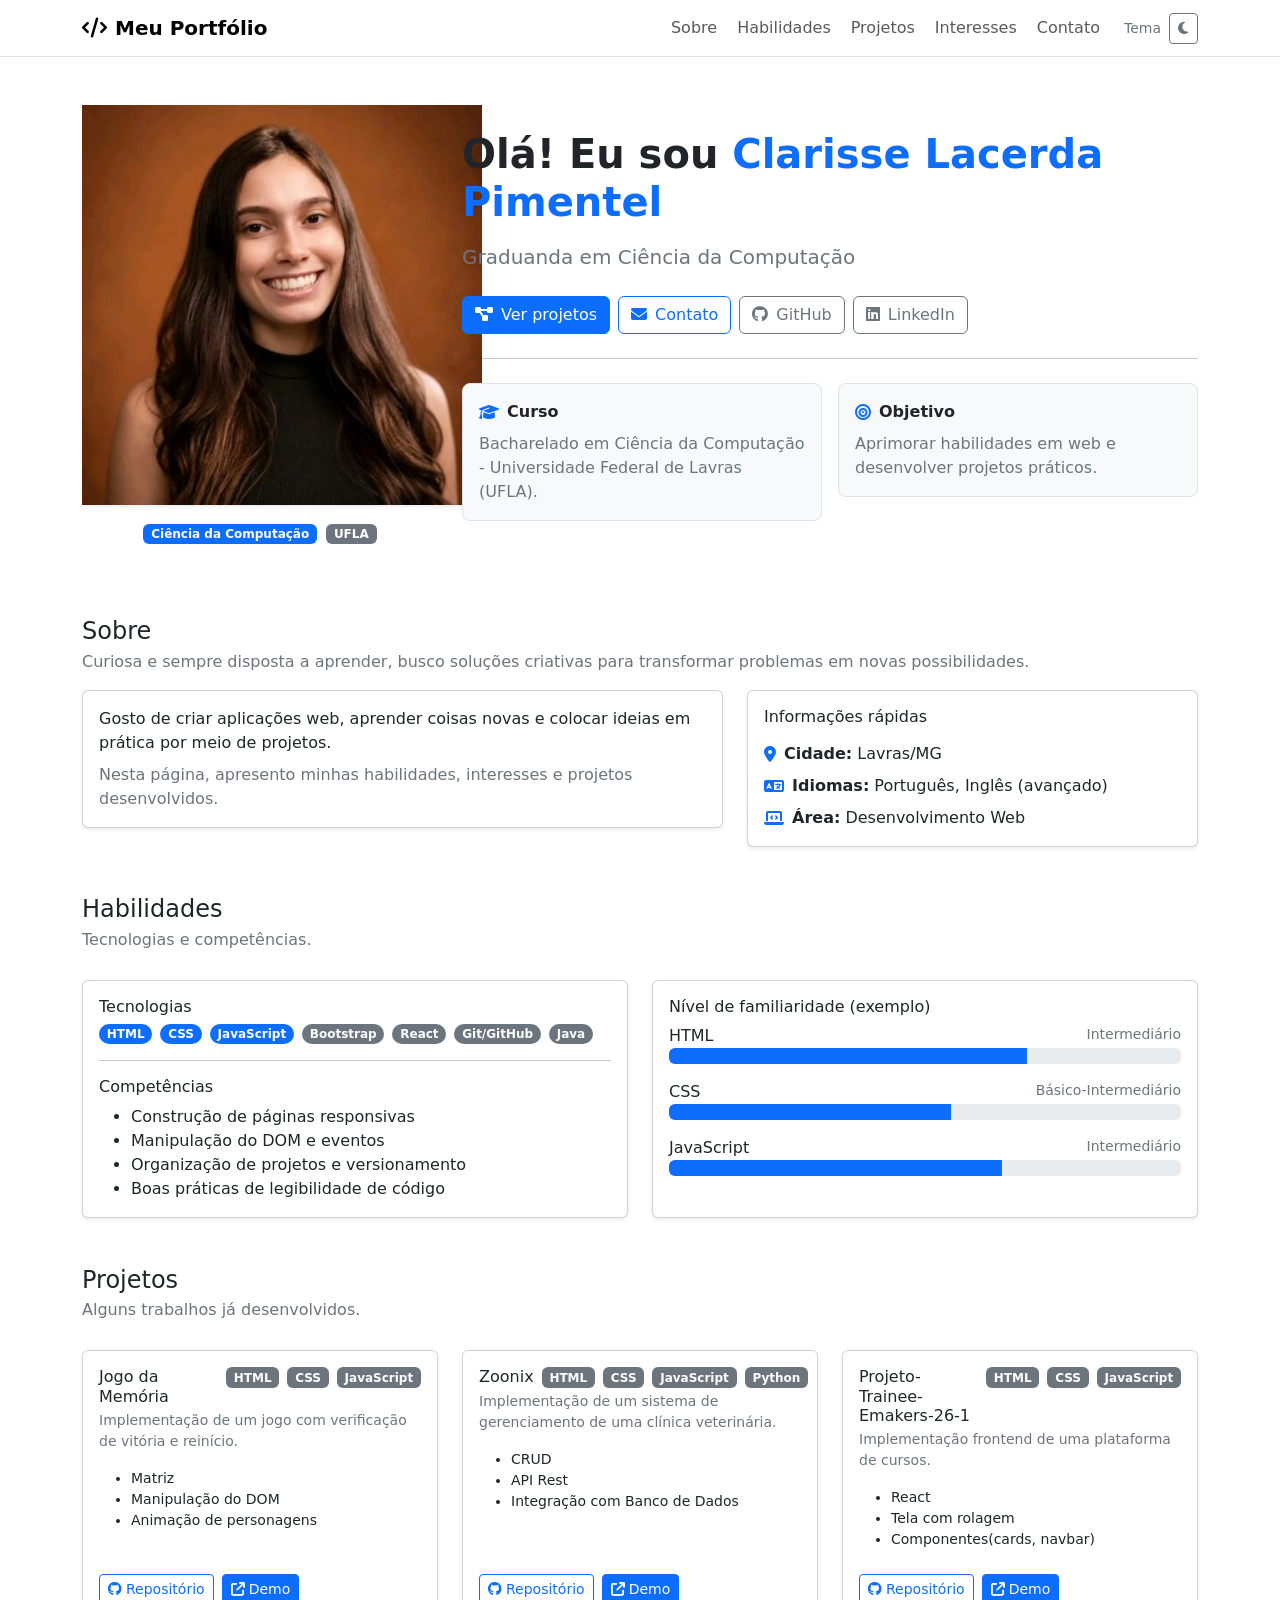
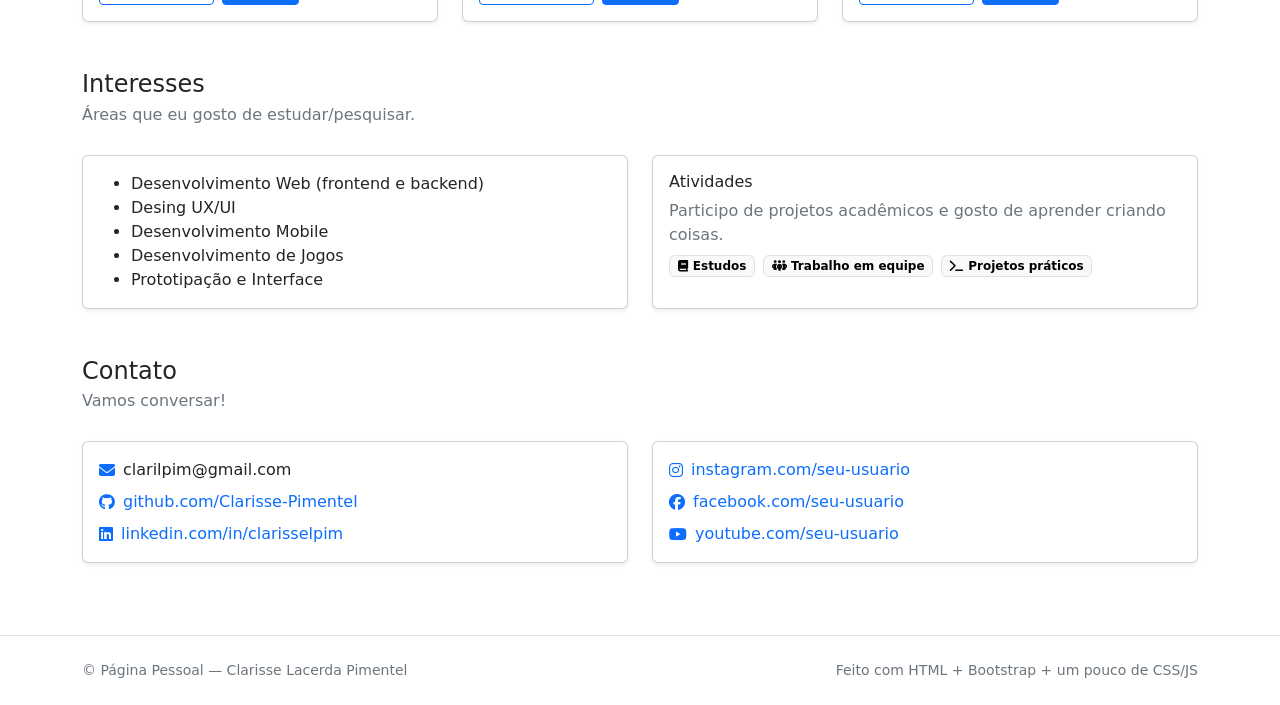
==== bootstrap/index.html @ 2451ff1b "Início com framework bootstrap" ====
<!doctype html>
<html lang="pt-BR" data-bs-theme="light">
  <head>
    <meta charset="utf-8" />
    <meta name="viewport" content="width=device-width, initial-scale=1.0" />
    <title>Página Pessoal</title>

    <link
      href="https://cdn.jsdelivr.net/npm/bootstrap@5.3.3/dist/css/bootstrap.min.css"
      rel="stylesheet"
    />

    <link
      rel="stylesheet"
      href="https://cdnjs.cloudflare.com/ajax/libs/font-awesome/6.5.0/css/all.min.css"
    />

    <link rel="stylesheet" href="assets/css/styles.css" />
  </head>
  <body class="bg-body">
    
    <nav class="navbar navbar-expand-lg border-bottom bg-body sticky-top">
      <div class="container">
        <a class="navbar-brand fw-semibold" href="#top">
          <i class="fa-solid fa-code me-2"></i>Meu Portfólio
        </a>
        <button
          class="navbar-toggler"
          type="button"
          data-bs-toggle="collapse"
          data-bs-target="#navContent"
        >
          <span class="navbar-toggler-icon"></span>
        </button>
        <div class="collapse navbar-collapse" id="navContent">
          <ul class="navbar-nav ms-auto gap-lg-1">
            <li class="nav-item">
              <a class="nav-link" href="#sobre">Sobre</a>
            </li>
            <li class="nav-item">
              <a class="nav-link" href="#habilidades">Habilidades</a>
            </li>
            <li class="nav-item">
              <a class="nav-link" href="#projetos">Projetos</a>
            </li>
            <li class="nav-item">
              <a class="nav-link" href="#interesses">Interesses</a>
            </li>
            <li class="nav-item">
              <a class="nav-link" href="#contato">Contato</a>
            </li>
          </ul>
          <div class="ms-lg-3 d-flex align-items-center gap-2 py-2 py-lg-0">
            <span class="small text-secondary d-none d-lg-inline">Tema</span>
            <button
              id="themeToggle"
              class="btn btn-outline-secondary btn-sm"
              type="button"
            >
              <i class="fa-solid fa-moon"></i>
            </button>
          </div>
        </div>
      </div>
    </nav>

    
    <header id="top" class="py-5">
      <div class="container">
        <div class="row align-items-center g-4">
          <div class="col-12 col-lg-4 text-center">
            <img
              class="profile-img shadow-sm"
              src="assets/img/perfil.jpeg"
              alt="Foto de perfil"
            />
            <div class="mt-3">
              <span class="badge text-bg-primary me-1"
                >Ciência da Computação</span
              >
              <span class="badge text-bg-secondary">UFLA</span>
            </div>
          </div>
          <div class="col-12 col-lg-8">
            <h1 class="display-6 fw-semibold mb-3">
              Olá! Eu sou <span class="text-primary">Clarisse Lacerda Pimentel</span>
            </h1>
            <p class="lead text-secondary mb-4">
              Graduanda em Ciência da Computação 
            </p>
            <div class="d-flex flex-wrap gap-2">
              <a class="btn btn-primary" href="#projetos">
                <i class="fa-solid fa-diagram-project me-2"></i>Ver projetos
              </a>
              <a class="btn btn-outline-primary" href="#contato">
                <i class="fa-solid fa-envelope me-2"></i>Contato
              </a>
              <a
                class="btn btn-outline-secondary"
                href="https://github.com/Clarisse-Pimentel"
                target="_blank"
              >
                <i class="fa-brands fa-github me-2"></i>GitHub
              </a>
              <a
                class="btn btn-outline-secondary"
                href="https://www.linkedin.com/in/clarisselpim/"
                target="_blank"
              >
                <i class="fa-brands fa-linkedin me-2"></i>LinkedIn
              </a>
            </div>
            <hr class="my-4" />
            <div class="row g-3">
              <div class="col-12 col-md-6">
                <div class="p-3 rounded-3 border bg-body-tertiary">
                  <div class="d-flex align-items-center gap-2 mb-2">
                    <i class="fa-solid fa-graduation-cap text-primary"></i>
                    <strong>Curso</strong>
                  </div>
                  <p class="mb-0 text-secondary">
                    Bacharelado em Ciência da Computação - Universidade Federal
                    de Lavras (UFLA).
                  </p>
                </div>
              </div>
              <div class="col-12 col-md-6">
                <div class="p-3 rounded-3 border bg-body-tertiary">
                  <div class="d-flex align-items-center gap-2 mb-2">
                    <i class="fa-solid fa-bullseye text-primary"></i>
                    <strong>Objetivo</strong>
                  </div>
                  <p class="mb-0 text-secondary">
                    Aprimorar habilidades em web e
                    desenvolver projetos práticos.
                  </p>
                </div>
              </div>
            </div>
          </div>
        </div>
      </div>
    </header>

    <main class="pb-5">
      <section id="sobre" class="py-4">
        <div class="container">
          <div class="mb-3">
            <h2 class="h4 mb-1">Sobre</h2>
            <p class="text-secondary mb-0">
              Curiosa e sempre disposta a aprender, busco soluções criativas para transformar problemas em novas possibilidades.
            </p>
          </div>
          <div class="row g-4">
            <div class="col-12 col-lg-7">
              <div class="card shadow-sm">
                <div class="card-body">
                  <p class="mb-2">
                    Gosto de criar aplicações web, aprender coisas novas
                    e colocar ideias em prática por meio de projetos.
                  </p>
                  <p class="mb-0 text-secondary">
                    Nesta página, apresento minhas habilidades, interesses e
                    projetos desenvolvidos.
                  </p>
                </div>
              </div>
            </div>
            <div class="col-12 col-lg-5">
              <div class="card shadow-sm">
                <div class="card-body">
                  <h3 class="h6 mb-3">Informações rápidas</h3>
                  <ul class="list-unstyled mb-0">
                    <li class="d-flex gap-2 mb-2">
                      <i class="fa-solid fa-location-dot text-primary mt-1"></i>
                      <div><strong>Cidade:</strong> Lavras/MG</div>
                    </li>
                    <li class="d-flex gap-2 align-items-start mb-2">
                      <i class="fa-solid fa-language mt-1 text-primary"></i>
                      <div>
                        <strong>Idiomas:</strong> Português, Inglês
                        (avançado)
                      </div>
                    </li>
                    <li class="d-flex gap-2">
                      <i class="fa-solid fa-laptop-code text-primary mt-1"></i>
                      <div><strong>Área:</strong> Desenvolvimento Web</div>
                    </li>
                  </ul>
                </div>
              </div>
            </div>
          </div>
        </div>
      </section>

      <section id="habilidades" class="py-4">
        <div class="container">
          <div class="section-title">
            <h2 class="h4 mb-1">Habilidades</h2>
            <p class="text-secondary mb-0">Tecnologias e competências.</p>
          </div>
          <div class="row g-4 mt-1">
            <div class="col-12 col-lg-6">
              <div class="card shadow-sm h-100">
                <div class="card-body">
                  <h3 class="h6">Tecnologias</h3>
                  <div class="d-flex flex-wrap gap-2">
                    <span class="badge rounded-pill text-bg-primary">HTML</span>
                    <span class="badge rounded-pill text-bg-primary">CSS</span>
                    <span class="badge rounded-pill text-bg-primary"
                      >JavaScript</span
                    >
                    <span class="badge rounded-pill text-bg-secondary"
                      >Bootstrap</span
                    >
                    <span class="badge rounded-pill text-bg-secondary"
                      >React</span
                    >
                    <span class="badge rounded-pill text-bg-secondary"
                      >Git/GitHub</span
                    >
                    <span class="badge rounded-pill text-bg-secondary"
                      >Java</span
                    >
                  </div>
                  <hr />
                  <h3 class="h6">Competências</h3>
                  <ul class="mb-0">
                    <li>Construção de páginas responsivas</li>
                    <li>Manipulação do DOM e eventos</li>
                    <li>Organização de projetos e versionamento</li>
                    <li>Boas práticas de legibilidade de código</li>
                  </ul>
                </div>
              </div>
            </div>
            <div class="col-12 col-lg-6">
              <div class="card shadow-sm h-100">
                <div class="card-body">
                  <h3 class="h6">Nível de familiaridade (exemplo)</h3>
                  <div class="mb-3">
                    <div class="d-flex justify-content-between">
                      <span>HTML</span
                      ><span class="text-secondary small">Intermediário</span>
                    </div>
                    <div
                      class="progress"
                      role="progressbar"
                      aria-label="HTML"
                      aria-valuenow="70"
                      aria-valuemin="0"
                      aria-valuemax="100"
                    >
                      <div class="progress-bar" style="width: 70%"></div>
                    </div>
                  </div>
                  <div class="mb-3">
                    <div class="d-flex justify-content-between">
                      <span>CSS</span
                      ><span class="text-secondary small"
                        >Básico-Intermediário</span
                      >
                    </div>
                    <div
                      class="progress"
                      role="progressbar"
                      aria-label="CSS"
                      aria-valuenow="55"
                      aria-valuemin="0"
                      aria-valuemax="100"
                    >
                      <div class="progress-bar" style="width: 55%"></div>
                    </div>
                  </div>
                  <div class="mb-0">
                    <div class="d-flex justify-content-between">
                      <span>JavaScript</span
                      ><span class="text-secondary small">Intermediário</span>
                    </div>
                    <div
                      class="progress"
                      role="progressbar"
                      aria-label="JavaScript"
                      aria-valuenow="65"
                      aria-valuemin="0"
                      aria-valuemax="100"
                    >
                      <div class="progress-bar" style="width: 65%"></div>
                    </div>
                  </div>
                </div>
              </div>
            </div>
          </div>
        </div>
      </section>

      <section id="projetos" class="py-4">
        <div class="container">
          <div class="section-title">
            <h2 class="h4 mb-1">Projetos</h2>
            <p class="text-secondary mb-0">
              Alguns trabalhos já desenvolvidos.
            </p>
          </div>
          <div class="row g-4 mt-1">
            <div class="col-12 col-md-6 col-lg-4">
              <div class="card shadow-sm h-100">
                <div class="card-body d-flex flex-column">
                  <div
                    class="d-flex align-items-start justify-content-between gap-2"
                  >
                    <h3 class="h6 mb-1">Jogo da Memória</h3>
                    <span class="badge text-bg-secondary">HTML</span>
                    <span class="badge text-bg-secondary">CSS</span>
                    <span class="badge text-bg-secondary">JavaScript</span>
                  </div>
                  <p class="text-secondary small">
                    Implementação de um jogo com verificação de vitória e reinício.
                  </p>
                  <ul class="small mb-4">
                    <li>Matriz</li>
                    <li>Manipulação do DOM</li>
                    <li>Animação de personagens</li>
                  </ul>
                  <div class="mt-auto d-flex gap-2">
                    <a
                      class="btn btn-sm btn-outline-primary"
                      href="https://github.com/Clarisse-Pimentel/Jogo-da-Memoria"
                      target="_blank"
                      rel="noreferrer"
                    >
                      <i class="fa-brands fa-github me-1"></i>Repositório
                    </a>
                    <a
                      class="btn btn-sm btn-primary"
                      href="#"
                      target="_blank"
                      rel="noreferrer"
                    >
                      <i class="fa-solid fa-arrow-up-right-from-square me-1"></i
                      >Demo
                    </a>
                  </div>
                </div>
              </div>
            </div>
            <div class="col-12 col-md-6 col-lg-4">
              <div class="card shadow-sm h-100">
                <div class="card-body d-flex flex-column">
                  <div
                    class="d-flex align-items-start justify-content-between gap-2"
                  >
                    <h3 class="h6 mb-1">Zoonix</h3>
                    <span class="badge text-bg-secondary">HTML</span>
                    <span class="badge text-bg-secondary">CSS</span>
                    <span class="badge text-bg-secondary">JavaScript</span>
                    <span class="badge text-bg-secondary">Python</span>
                  </div>
                  <p class="text-secondary small">
                    Implementação de um sistema de gerenciamento de uma clínica veterinária.
                  </p>
                  <ul class="small mb-4">
                    <li>CRUD</li>
                    <li>API Rest</li>
                    <li>Integração com Banco de Dados</li>
                  </ul>
                  <div class="mt-auto d-flex gap-2">
                    <a
                      class="btn btn-sm btn-outline-primary"
                      href="https://github.com/Clarisse-Pimentel/Zoonix"
                      target="_blank"
                      rel="noreferrer"
                    >
                      <i class="fa-brands fa-github me-1"></i>Repositório
                    </a>
                    <a
                      class="btn btn-sm btn-primary"
                      href="#"
                      target="_blank"
                      rel="noreferrer"
                    >
                      <i class="fa-solid fa-arrow-up-right-from-square me-1"></i
                      >Demo
                    </a>
                  </div>
                </div>
              </div>
            </div>
            <div class="col-12 col-md-6 col-lg-4">
              <div class="card shadow-sm h-100">
                <div class="card-body d-flex flex-column">
                  <div
                    class="d-flex align-items-start justify-content-between gap-2"
                  >
                    <h3 class="h6 mb-1">Projeto-Trainee-Emakers-26-1</h3>
                    <span class="badge text-bg-secondary">HTML</span>
                    <span class="badge text-bg-secondary">CSS</span>
                    <span class="badge text-bg-secondary">JavaScript</span>
                  </div>
                  <p class="text-secondary small">
                    Implementação frontend de uma plataforma de cursos.
                  </p>
                  <ul class="small mb-4">
                    <li>React
                    <li>Tela com rolagem
                    <li>Componentes(cards, navbar)</li>
                  </ul>
                  <div class="mt-auto d-flex gap-2">
                    <a
                      class="btn btn-sm btn-outline-primary"
                      href="https://github.com/Clarisse-Pimentel/Projeto-Trainee_Emakers-26-1"
                      target="_blank"
                      rel="noreferrer"
                    >
                      <i class="fa-brands fa-github me-1"></i>Repositório
                    </a>
                    <a
                      class="btn btn-sm btn-primary"
                      href="#"
                      target="_blank"
                      rel="noreferrer"
                    >
                      <i class="fa-solid fa-arrow-up-right-from-square me-1"></i
                      >Demo
                    </a>
                  </div>
                </div>
              </div>
            </div>
          </div>
        </div>
      </section>

      <section id="interesses" class="py-4">
        <div class="container">
          <div class="section-title">
            <h2 class="h4 mb-1">Interesses</h2>
            <p class="text-secondary mb-0">Áreas que eu gosto de estudar/pesquisar.</p>
        </div>
        <div class="row g-4 mt-1">
            <div class="col-12 col-lg-6">
                <div class="card shadow-sm h-100">
                    <div class="card-body">
                        <ul class="mb-0">
                        <li>Desenvolvimento Web (frontend e backend)</li>
                        <li>Desing UX/UI</li>
                        <li>Desenvolvimento Mobile</li>
                        <li>Desenvolvimento de Jogos</li>
                        <li>Prototipação e Interface</li>
                        </ul>
                    </div>
                </div>
            </div>
            <div class="col-12 col-lg-6">
                <div class="card shadow-sm h-100">
                    <div class="card-body">
                        <h3 class="h6">Atividades</h3>
                        <p class="text-secondary mb-2">
                            Participo de projetos acadêmicos e gosto de aprender criando coisas.
                        </p>
                        <div class="d-flex flex-wrap gap-2">
                            <span class="badge text-bg-light border"><i class="fa-solid fa-book me-1"></i>Estudos</span>
                            <span class="badge text-bg-light border"><i class="fa-solid fa-people-group me-1"></i>Trabalho em equipe</span>
                            <span class="badge text-bg-light border"><i class="fa-solid fa-terminal me-1"></i>Projetos práticos</span>
                        </div>
                    </div>
                </div>
            </div>
          </div>
        </div>
      </section>

      <section id="contato" class="py-4">
        <div class="container">
          <div class="section-title">
            <h2 class="h4 mb-1">Contato</h2>
            <p class="text-secondary mb-0">Vamos conversar!</p>
          </div>
          <div class="row g-4 mt-1">
            <div class="col-12 col-lg-6">
                <div class="card shadow-sm">
                    <div class="card-body">
                        <ul class="list-unstyled mb-0">
                            <li class="d-flex gap-2 align-items-center mb-2">
                                <i class="fa-solid fa-envelope text-primary"></i>
                                <span>clarilpim@gmail.com</span>
                            </li>
                            <li class="d-flex gap-2 align-items-center mb-2">
                                <i class="fa-brands fa-github text-primary"></i>
                                <a class="link-underline link-underline-opacity-0" href="https://github.com/" target="_blank" rel="noreferrer">
                                    github.com/Clarisse-Pimentel
                                </a>
                            </li>
                            <li class="d-flex gap-2 align-items-center">
                                <i class="fa-brands fa-linkedin text-primary"></i>
                                <a class="link-underline link-underline-opacity-0" href="https://www.linkedin.com/" target="_blank" rel="noreferrer">
                                    linkedin.com/in/clarisselpim
                                </a>
                            </li>
                        </ul>
                    </div>
                </div>
            </div>
            <div class="col-12 col-lg-6">
                <div class="card shadow-sm">
                    <div class="card-body">
                        <ul class="list-unstyled mb-0">
                            <li class="d-flex gap-2 align-items-center mb-2">
                                <i class="fa-brands fa-instagram text-primary"></i>
                                <a class="link-underline link-underline-opacity-0" href="https://instagram.com/" target="_blank" rel="noreferrer">
                                    instagram.com/seu-usuario
                                </a>
                            </li>
                            <li class="d-flex gap-2 align-items-center mb-2">
                                <i class="fa-brands fa-facebook text-primary"></i>
                                <a class="link-underline link-underline-opacity-0" href="https://facebook.com/" target="_blank" rel="noreferrer">
                                    facebook.com/seu-usuario
                                </a>
                            </li>
                            <li class="d-flex gap-2 align-items-center">
                                <i class="fa-brands fa-youtube text-primary"></i>
                                <a class="link-underline link-underline-opacity-0" href="https://www.youtube.com/" target="_blank" rel="noreferrer">
                                    youtube.com/seu-usuario
                                </a>
                            </li>
                        </ul>
                    </div>
                </div>
              </div>
            </div>
          </div>
      </section>

    </main>

    <footer class="border-top py-4">
      <div class="container d-flex flex-column flex-md-row justify-content-between gap-2">
        <small class="text-secondary">© <span id="year"></span> Página Pessoal — Clarisse Lacerda Pimentel</small>
        <small class="text-secondary">Feito com HTML + Bootstrap + um pouco de CSS/JS</small>
      </div>
    </footer>

    <script src="https://cdn.jsdelivr.net/npm/bootstrap@5.3.3/dist/js/bootstrap.bundle.min.js"></script>

    <script src="assets/js/script.js"></script>
  </body>
</html>
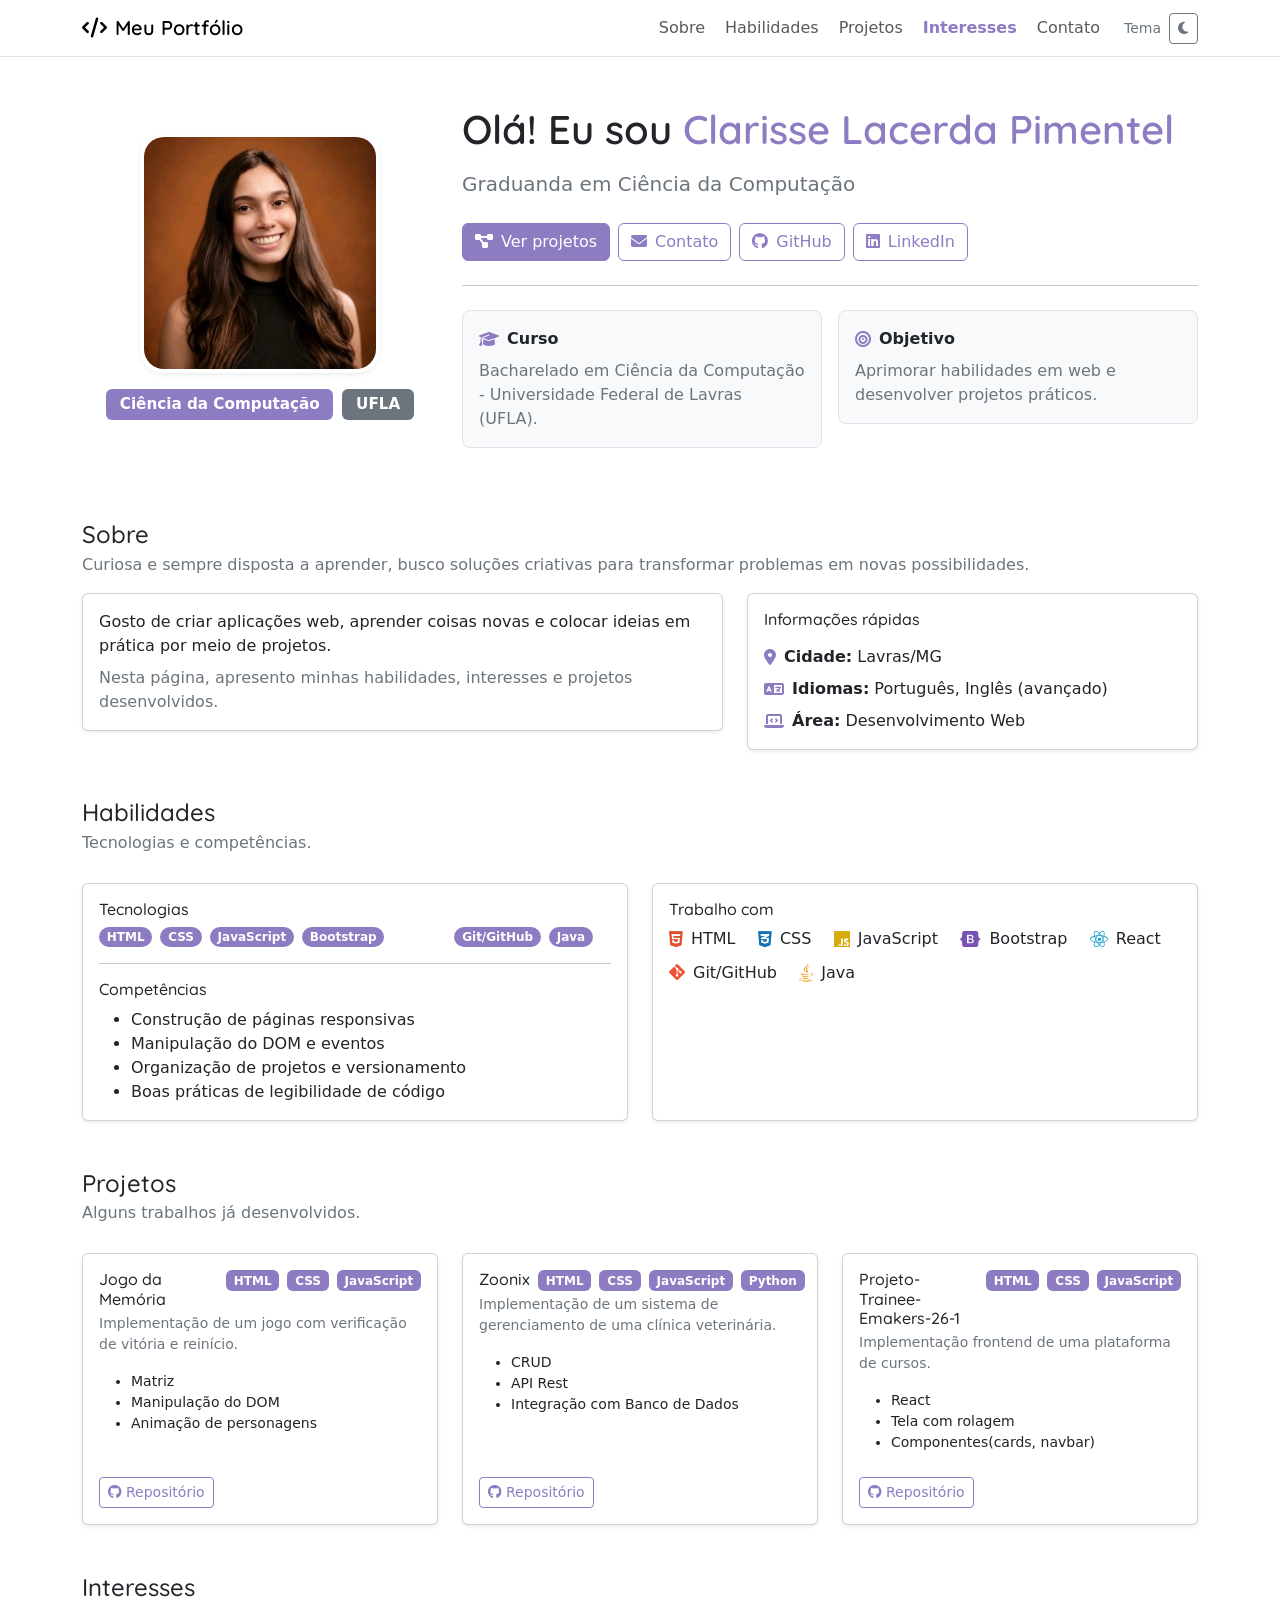
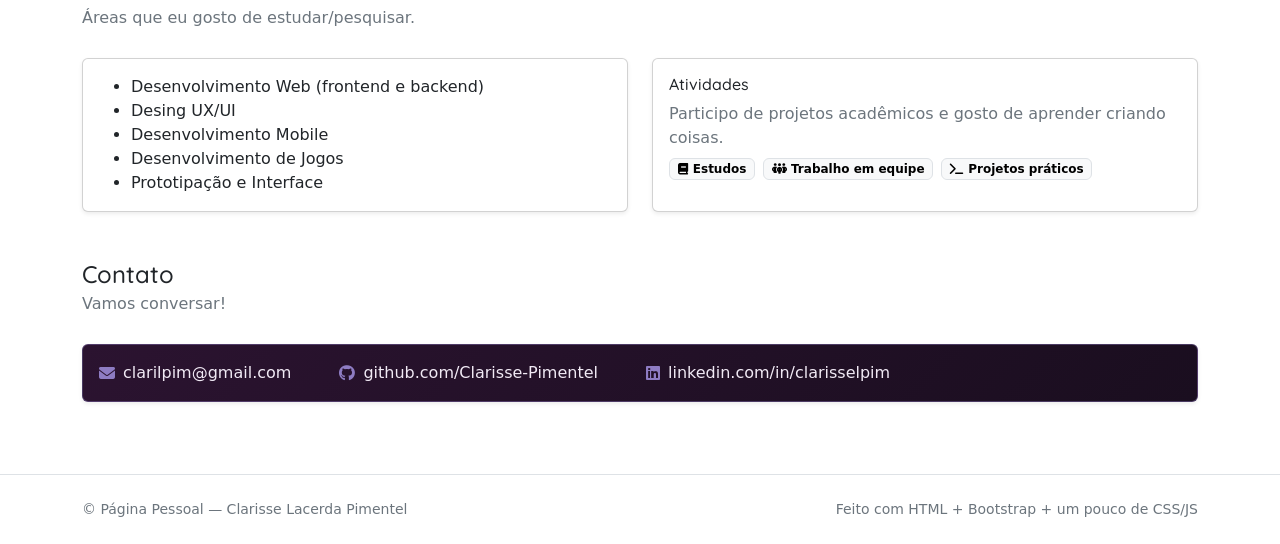
==== commit 9df6e019: "página com bootstrap finalizada" ====
--- a/bootstrap/index.html
+++ b/bootstrap/index.html
@@ -13,6 +13,13 @@
     <link
       rel="stylesheet"
       href="https://cdnjs.cloudflare.com/ajax/libs/font-awesome/6.5.0/css/all.min.css"
+    />
+
+    <link rel="preconnect" href="https://fonts.googleapis.com" />
+    <link rel="preconnect" href="https://fonts.gstatic.com" crossorigin />
+    <link
+      href="https://fonts.googleapis.com/css2?family=Quicksand:wght@500;600;700&display=swap"
+      rel="stylesheet"
     />
 
     <link rel="stylesheet" href="assets/css/styles.css" />
@@ -74,7 +81,7 @@
               src="assets/img/perfil.jpeg"
               alt="Foto de perfil"
             />
-            <div class="mt-3">
+            <div class="mt-3 profile-badges">
               <span class="badge text-bg-primary me-1"
                 >Ciência da Computação</span
               >
@@ -96,14 +103,14 @@
                 <i class="fa-solid fa-envelope me-2"></i>Contato
               </a>
               <a
-                class="btn btn-outline-secondary"
+                class="btn btn-outline-primary"
                 href="https://github.com/Clarisse-Pimentel"
                 target="_blank"
               >
                 <i class="fa-brands fa-github me-2"></i>GitHub
               </a>
               <a
-                class="btn btn-outline-secondary"
+                class="btn btn-outline-primary"
                 href="https://www.linkedin.com/in/clarisselpim/"
                 target="_blank"
               >
@@ -211,16 +218,16 @@
                     <span class="badge rounded-pill text-bg-primary"
                       >JavaScript</span
                     >
-                    <span class="badge rounded-pill text-bg-secondary"
+                    <span class="badge rounded-pill text-bg-primary"
                       >Bootstrap</span
                     >
-                    <span class="badge rounded-pill text-bg-secondary"
+                    <span class="badge rounded-pill text-bg primary"
                       >React</span
                     >
-                    <span class="badge rounded-pill text-bg-secondary"
+                    <span class="badge rounded-pill text-bg-primary"
                       >Git/GitHub</span
                     >
-                    <span class="badge rounded-pill text-bg-secondary"
+                    <span class="badge rounded-pill text-bg-primary"
                       >Java</span
                     >
                   </div>
@@ -238,56 +245,15 @@
             <div class="col-12 col-lg-6">
               <div class="card shadow-sm h-100">
                 <div class="card-body">
-                  <h3 class="h6">Nível de familiaridade (exemplo)</h3>
-                  <div class="mb-3">
-                    <div class="d-flex justify-content-between">
-                      <span>HTML</span
-                      ><span class="text-secondary small">Intermediário</span>
-                    </div>
-                    <div
-                      class="progress"
-                      role="progressbar"
-                      aria-label="HTML"
-                      aria-valuenow="70"
-                      aria-valuemin="0"
-                      aria-valuemax="100"
-                    >
-                      <div class="progress-bar" style="width: 70%"></div>
-                    </div>
-                  </div>
-                  <div class="mb-3">
-                    <div class="d-flex justify-content-between">
-                      <span>CSS</span
-                      ><span class="text-secondary small"
-                        >Básico-Intermediário</span
-                      >
-                    </div>
-                    <div
-                      class="progress"
-                      role="progressbar"
-                      aria-label="CSS"
-                      aria-valuenow="55"
-                      aria-valuemin="0"
-                      aria-valuemax="100"
-                    >
-                      <div class="progress-bar" style="width: 55%"></div>
-                    </div>
-                  </div>
-                  <div class="mb-0">
-                    <div class="d-flex justify-content-between">
-                      <span>JavaScript</span
-                      ><span class="text-secondary small">Intermediário</span>
-                    </div>
-                    <div
-                      class="progress"
-                      role="progressbar"
-                      aria-label="JavaScript"
-                      aria-valuenow="65"
-                      aria-valuemin="0"
-                      aria-valuemax="100"
-                    >
-                      <div class="progress-bar" style="width: 65%"></div>
-                    </div>
+                  <h3 class="h6">Trabalho com</h3>
+                  <div class="tech-strip">
+                    <span><i class="fa-brands fa-html5"></i>HTML</span>
+                    <span><i class="fa-brands fa-css3-alt"></i>CSS</span>
+                    <span><i class="fa-brands fa-js"></i>JavaScript</span>
+                    <span><i class="fa-brands fa-bootstrap"></i>Bootstrap</span>
+                    <span><i class="fa-brands fa-react"></i>React</span>
+                    <span><i class="fa-brands fa-git-alt"></i>Git/GitHub</span>
+                    <span><i class="fa-brands fa-java"></i>Java</span>
                   </div>
                 </div>
               </div>
@@ -312,9 +278,9 @@
                     class="d-flex align-items-start justify-content-between gap-2"
                   >
                     <h3 class="h6 mb-1">Jogo da Memória</h3>
-                    <span class="badge text-bg-secondary">HTML</span>
-                    <span class="badge text-bg-secondary">CSS</span>
-                    <span class="badge text-bg-secondary">JavaScript</span>
+                    <span class="badge text-bg-primary">HTML</span>
+                    <span class="badge text-bg-primary">CSS</span>
+                    <span class="badge text-bg-primary">JavaScript</span>
                   </div>
                   <p class="text-secondary small">
                     Implementação de um jogo com verificação de vitória e reinício.
@@ -332,15 +298,6 @@
                       rel="noreferrer"
                     >
                       <i class="fa-brands fa-github me-1"></i>Repositório
-                    </a>
-                    <a
-                      class="btn btn-sm btn-primary"
-                      href="#"
-                      target="_blank"
-                      rel="noreferrer"
-                    >
-                      <i class="fa-solid fa-arrow-up-right-from-square me-1"></i
-                      >Demo
                     </a>
                   </div>
                 </div>
@@ -353,10 +310,10 @@
                     class="d-flex align-items-start justify-content-between gap-2"
                   >
                     <h3 class="h6 mb-1">Zoonix</h3>
-                    <span class="badge text-bg-secondary">HTML</span>
-                    <span class="badge text-bg-secondary">CSS</span>
-                    <span class="badge text-bg-secondary">JavaScript</span>
-                    <span class="badge text-bg-secondary">Python</span>
+                    <span class="badge text-bg-primary">HTML</span>
+                    <span class="badge text-bg-primary">CSS</span>
+                    <span class="badge text-bg-primary">JavaScript</span>
+                    <span class="badge text-bg-primary">Python</span>
                   </div>
                   <p class="text-secondary small">
                     Implementação de um sistema de gerenciamento de uma clínica veterinária.
@@ -374,15 +331,6 @@
                       rel="noreferrer"
                     >
                       <i class="fa-brands fa-github me-1"></i>Repositório
-                    </a>
-                    <a
-                      class="btn btn-sm btn-primary"
-                      href="#"
-                      target="_blank"
-                      rel="noreferrer"
-                    >
-                      <i class="fa-solid fa-arrow-up-right-from-square me-1"></i
-                      >Demo
                     </a>
                   </div>
                 </div>
@@ -395,9 +343,9 @@
                     class="d-flex align-items-start justify-content-between gap-2"
                   >
                     <h3 class="h6 mb-1">Projeto-Trainee-Emakers-26-1</h3>
-                    <span class="badge text-bg-secondary">HTML</span>
-                    <span class="badge text-bg-secondary">CSS</span>
-                    <span class="badge text-bg-secondary">JavaScript</span>
+                    <span class="badge text-bg-primary">HTML</span>
+                    <span class="badge text-bg-primary">CSS</span>
+                    <span class="badge text-bg-primary">JavaScript</span>
                   </div>
                   <p class="text-secondary small">
                     Implementação frontend de uma plataforma de cursos.
@@ -415,15 +363,6 @@
                       rel="noreferrer"
                     >
                       <i class="fa-brands fa-github me-1"></i>Repositório
-                    </a>
-                    <a
-                      class="btn btn-sm btn-primary"
-                      href="#"
-                      target="_blank"
-                      rel="noreferrer"
-                    >
-                      <i class="fa-solid fa-arrow-up-right-from-square me-1"></i
-                      >Demo
                     </a>
                   </div>
                 </div>
@@ -479,58 +418,32 @@
             <p class="text-secondary mb-0">Vamos conversar!</p>
           </div>
           <div class="row g-4 mt-1">
-            <div class="col-12 col-lg-6">
-                <div class="card shadow-sm">
-                    <div class="card-body">
-                        <ul class="list-unstyled mb-0">
-                            <li class="d-flex gap-2 align-items-center mb-2">
-                                <i class="fa-solid fa-envelope text-primary"></i>
-                                <span>clarilpim@gmail.com</span>
-                            </li>
-                            <li class="d-flex gap-2 align-items-center mb-2">
-                                <i class="fa-brands fa-github text-primary"></i>
-                                <a class="link-underline link-underline-opacity-0" href="https://github.com/" target="_blank" rel="noreferrer">
-                                    github.com/Clarisse-Pimentel
-                                </a>
-                            </li>
-                            <li class="d-flex gap-2 align-items-center">
-                                <i class="fa-brands fa-linkedin text-primary"></i>
-                                <a class="link-underline link-underline-opacity-0" href="https://www.linkedin.com/" target="_blank" rel="noreferrer">
-                                    linkedin.com/in/clarisselpim
-                                </a>
-                            </li>
-                        </ul>
-                    </div>
-                </div>
-            </div>
-            <div class="col-12 col-lg-6">
-                <div class="card shadow-sm">
-                    <div class="card-body">
-                        <ul class="list-unstyled mb-0">
-                            <li class="d-flex gap-2 align-items-center mb-2">
-                                <i class="fa-brands fa-instagram text-primary"></i>
-                                <a class="link-underline link-underline-opacity-0" href="https://instagram.com/" target="_blank" rel="noreferrer">
-                                    instagram.com/seu-usuario
-                                </a>
-                            </li>
-                            <li class="d-flex gap-2 align-items-center mb-2">
-                                <i class="fa-brands fa-facebook text-primary"></i>
-                                <a class="link-underline link-underline-opacity-0" href="https://facebook.com/" target="_blank" rel="noreferrer">
-                                    facebook.com/seu-usuario
-                                </a>
-                            </li>
-                            <li class="d-flex gap-2 align-items-center">
-                                <i class="fa-brands fa-youtube text-primary"></i>
-                                <a class="link-underline link-underline-opacity-0" href="https://www.youtube.com/" target="_blank" rel="noreferrer">
-                                    youtube.com/seu-usuario
-                                </a>
-                            </li>
-                        </ul>
-                    </div>
-                </div>
-              </div>
-            </div>
-          </div>
+            <div class="col-12">
+              <div class="card shadow-sm contact-card">
+                <div class="card-body">
+                  <ul class="list-unstyled mb-0 d-flex flex-column flex-md-row gap-3 gap-md-5">
+                    <li class="d-flex gap-2 align-items-center">
+                      <i class="fa-solid fa-envelope text-primary"></i>
+                      <span>clarilpim@gmail.com</span>
+                    </li>
+                    <li class="d-flex gap-2 align-items-center">
+                      <i class="fa-brands fa-github text-primary"></i>
+                      <a class="link-underline link-underline-opacity-0" href="https://github.com/" target="_blank" rel="noreferrer">
+                        github.com/Clarisse-Pimentel
+                      </a>
+                    </li>
+                    <li class="d-flex gap-2 align-items-center">
+                      <i class="fa-brands fa-linkedin text-primary"></i>
+                      <a class="link-underline link-underline-opacity-0" href="https://www.linkedin.com/" target="_blank" rel="noreferrer">
+                        linkedin.com/in/clarisselpim
+                      </a>
+                    </li>
+                  </ul>
+                </div>
+              </div>
+            </div>
+          </div>
+        </div>
       </section>
 
     </main>
--- a/bootstrap/assets/css/styles.css
+++ b/bootstrap/assets/css/styles.css
@@ -0,0 +1,142 @@
+:root {
+    --bs-primary: #8e7cc3;
+    --bs-primary-rgb: 142, 124, 195;
+}
+
+
+[data-bs-theme="dark"] {
+    --bs-primary: #a3376b;
+    --bs-primary-rgb: 163, 55, 107;
+}
+
+.btn-primary {
+    --bs-btn-bg: var(--bs-primary);
+    --bs-btn-border-color: var(--bs-primary);
+    --bs-btn-hover-bg: color-mix(in srgb, var(--bs-primary) 85%, black);
+    --bs-btn-hover-border-color: color-mix(in srgb, var(--bs-primary) 80%, black);
+    --bs-btn-active-bg: color-mix(in srgb, var(--bs-primary) 75%, black);
+    --bs-btn-active-border-color: color-mix(in srgb, var(--bs-primary) 70%, black);
+}
+
+.btn-outline-primary {
+    --bs-btn-color: var(--bs-primary);
+    --bs-btn-border-color: var(--bs-primary);
+    --bs-btn-hover-bg: var(--bs-primary);
+    --bs-btn-hover-border-color: var(--bs-primary);
+    --bs-btn-active-bg: var(--bs-primary);
+    --bs-btn-active-border-color: var(--bs-primary);
+}
+
+h1, h2, h3, .navbar-brand {
+    font-family: "Quicksand", sans-serif;
+}
+
+.profile-img {
+    width: 240px;
+    height: 240px;
+    object-fit: cover;
+    border-radius: 24px;
+    border: 4px solid rgba(255, 255, 255, 0.7);
+    transition: box-shadow 0.3s ease;
+}
+
+.profile-img:hover {
+    box-shadow: 0 0 0 6px rgba(var(--bs-primary-rgb), 0.25);
+}
+
+section {
+    scroll-margin-top: 90px;
+}
+
+html {
+    scroll-behavior: smooth;
+}
+
+.navbar.is-scrolled {
+    box-shadow: 0 2px 10px rgba(0, 0, 0, 0.08);
+}
+
+.card {
+    transition: transform 0.25s ease, box-shadow 0.25s ease;
+}
+
+.card:hover {
+    transform: translateY(-4px);
+    box-shadow: 0 0.75rem 1.5rem rgba(0, 0, 0, 0.1) !important;
+}
+
+.reveal {
+    opacity: 0;
+    transform: translateY(18px);
+    transition: opacity 0.6s ease, transform 0.6s ease;
+}
+
+.reveal.is-visible {
+    opacity: 1;
+    transform: none;
+}
+
+.tech-strip {
+    display: flex;
+    flex-wrap: wrap;
+    gap: 0.6rem 1.4rem;
+    align-items: center;
+}
+
+.tech-strip span {
+    display: inline-flex;
+    align-items: center;
+    gap: 0.5rem;
+    font-weight: 500;
+}
+
+.tech-strip i {
+    font-size: 1.15rem;
+}
+
+.tech-strip .fa-html5 { color: #e34f26; }
+.tech-strip .fa-css3-alt { color: #1572b6; }
+.tech-strip .fa-js { color: #d4ac0d; }
+.tech-strip .fa-bootstrap { color: #7952b3; }
+.tech-strip .fa-react { color: #149eca; }
+.tech-strip .fa-git-alt { color: #f05032; }
+.tech-strip .fa-java { color: #ed8b00; }
+
+.profile-badges .badge {
+    font-size: 0.95rem;
+    padding: 0.55em 0.9em;
+}
+
+.contact-card {
+    background: linear-gradient(135deg, #2b1330, #1a0e1f);
+    border: 1px solid rgba(var(--bs-primary-rgb), 0.4);
+    color: #f1eaf5;
+}
+
+.contact-card i {
+    color: #cba8ec;
+}
+
+.contact-card a {
+    color: #f1eaf5;
+}
+
+.contact-card a:hover {
+    color: #cba8ec;
+}
+
+.navbar-nav .nav-link.active {
+    color: var(--bs-primary);
+    font-weight: 600;
+}
+
+@media (prefers-reduced-motion: reduce) {
+    .reveal {
+        opacity: 1;
+        transform: none;
+        transition: none;
+    }
+    html {
+        scroll-behavior: auto;
+    }
+}
